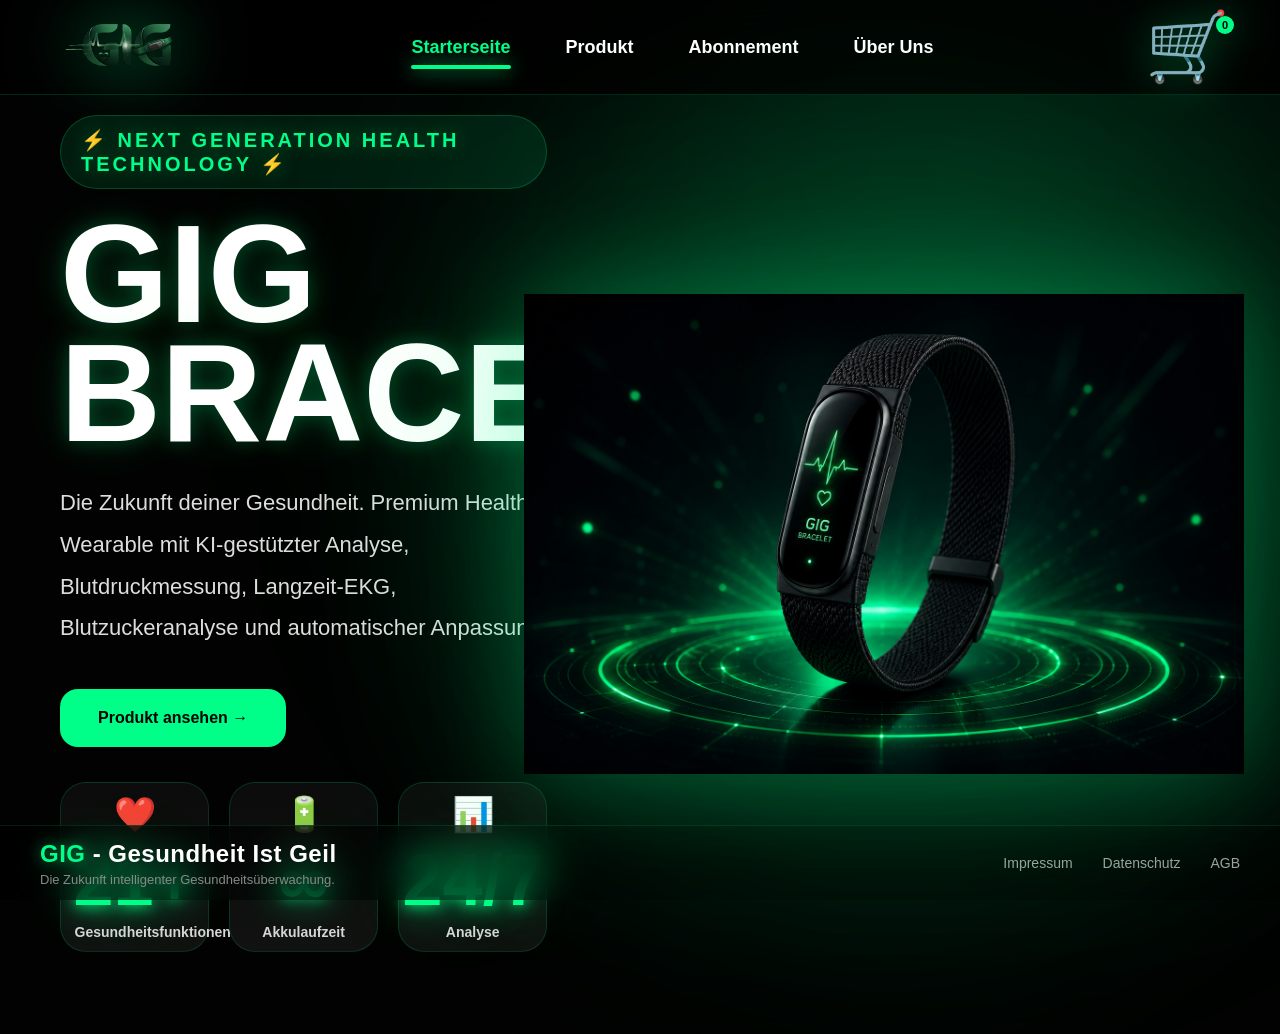
==== index.html @ 0790fa63 "Update index.html" ====
<!DOCTYPE html>
<html lang="de">

<head>

<meta charset="UTF-8">
<meta name="viewport" content="width=device-width, initial-scale=1.0">

<title>GIG Bracelet</title>

<link rel="stylesheet" href="style.css">

</head>

<body>

<div class="background-glow"></div>

<header>

<nav class="navbar">

<div class="logo">

<img src="logo.png" alt="GIG Logo">

</div>

<ul class="nav-links">

<li><a href="index.html" class="active">Starterseite</a></li>

<li><a href="produkt.html">Produkt</a></li>

<li><a href="abonnement.html">Abonnement</a></li>

<li><a href="ueber-uns.html">Über Uns</a></li>

</ul>

<div class="nav-actions">

<a href="#" class="cart">

🛒

<span class="cart-badge">
0
</span>

</a>

</div>

</nav>

</header>

<main>

<section class="hero">

<div class="hero-left">

<div class="hero-tag">

⚡ NEXT GENERATION HEALTH TECHNOLOGY ⚡

</div>

<h1>

GIG<br>
BRACELET

</h1>

<p>

Die Zukunft deiner Gesundheit.

Premium Health Wearable mit
KI-gestützter Analyse,
Blutdruckmessung,
Langzeit-EKG,
Blutzuckeranalyse und
automatischer Anpassung.

</p>

<div class="hero-buttons">

<a href="#" class="btn-primary">

Produkt ansehen →

</a>

</div>

<div class="stats">

<div class="stat-card">

<div class="stat-icon">

❤️

</div>

<div class="stat-number">

21+

</div>

<div class="stat-text">

Gesundheitsfunktionen

</div>

</div>

<div class="stat-card">

<div class="stat-icon">

🔋

</div>

<div class="stat-number">

∞

</div>

<div class="stat-text">

Akkulaufzeit

</div>

</div>

<div class="stat-card">

<div class="stat-icon">

📊

</div>

<div class="stat-number">

24/7

</div>

<div class="stat-text">

Analyse

</div>

</div>

</div>

</div>

<div class="hero-right">

<div class="bracelet-glow"></div>

<img
src="bracelet.png"
alt="GIG Bracelet"
class="bracelet-image">

</div>

</section>
<!-- HERO ENDE -->

</main>

<footer>

<div class="footer-container">

<div class="footer-left">

<h3>

<span>GIG</span>
- Gesundheit Ist Geil

</h3>

<p>

Die Zukunft intelligenter Gesundheitsüberwachung.

</p>

</div>

<div class="footer-right">

<a href="impressum.html">

Impressum

</a>

<a href="datenschutz.html">

Datenschutz

</a>

<a href="agb.html">

AGB

</a>

</div>

</div>

</footer>

</body>

</html>
---- style.css ----
/* ==========================================
   GIG BRACELET - MEGA VERSION
   CSS PART 1
========================================== */

*{
margin:0;
padding:0;
box-sizing:border-box;
font-family:'Segoe UI',sans-serif;
}

html{
scroll-behavior:smooth;
}

body{

background:#020202;
color:white;

height:100vh;

overflow:hidden;
}

/* ==========================
   BACKGROUND
========================== */

.background-glow{

position:fixed;

top:-250px;
right:-250px;

width:1200px;
height:1200px;

background:
radial-gradient(
circle,
rgba(0,255,136,.20),
transparent 70%
);

filter:blur(120px);

z-index:-2;
}

/* ==========================
   NAVBAR
========================== */

.navbar{

height:95px;

display:flex;

justify-content:space-between;

align-items:center;

padding:0 50px;

background:
rgba(0,0,0,.82);

backdrop-filter:blur(20px);

border-bottom:
1px solid rgba(0,255,136,.15);
}

/* ==========================
   LOGO
========================== */

.logo img{

height:150px;

filter:
drop-shadow(
0 0 35px rgba(0,255,136,.55)
);

transition:.3s;
}

.logo img:hover{

transform:scale(1.04);
}

/* ==========================
   MENU
========================== */

.nav-links{

display:flex;

list-style:none;

gap:55px;
}

.nav-links a{

text-decoration:none;

color:white;

font-size:18px;

font-weight:700;

transition:.3s;
}

.nav-links a:hover{

color:#00ff88;
}

.active{

color:#00ff88 !important;

position:relative;
}

.active::after{

content:"";

position:absolute;

left:0;
bottom:-12px;

width:100%;
height:4px;

background:#00ff88;

border-radius:50px;

box-shadow:
0 0 20px #00ff88;
}

/* ==========================
   CART
========================== */

.cart{

position:relative;

font-size:68px;

text-decoration:none;

color:white;

filter:
drop-shadow(
0 0 20px rgba(0,255,136,.5)
);
}

.cart-badge{

position:absolute;

top:8px;
right:-4px;

width:18px;
height:18px;

border-radius:50%;

background:#00ff88;

color:black;

font-size:11px;

display:flex;

align-items:center;

justify-content:center;

font-weight:900;
}

/* ==========================
   HERO
========================== */

.hero{

height:calc(100vh - 95px);

display:grid;

grid-template-columns:
42% 58%;

align-items:center;

padding:
20px 60px 80px;
}

/* ==========================
   LEFT SIDE
========================== */

.hero-left{

max-width:750px;
}

.hero-tag{

display:inline-block;

padding:
12px 20px;

background:
rgba(0,255,136,.10);

border:
1px solid rgba(0,255,136,.20);

border-radius:50px;

font-size:20px;

font-weight:900;

letter-spacing:3px;

color:#00ff88;

margin-bottom:25px;

text-shadow:
0 0 20px rgba(0,255,136,.4);
}

.hero-left h1{

font-size:140px;

font-weight:900;

line-height:.85;

margin-bottom:30px;

text-shadow:
0 0 25px rgba(0,255,136,.25),
0 0 60px rgba(0,255,136,.15);
}

.hero-left p{

font-size:22px;

line-height:1.9;

color:#dddddd;

margin-bottom:40px;
}

/* ==========================
   BUTTON
========================== */

.hero-buttons{

display:flex;

gap:20px;

margin-bottom:35px;
}

.btn-primary{

padding:
20px 38px;

background:#00ff88;

color:black;

font-weight:900;

border-radius:18px;

text-decoration:none;

transition:.3s;
}

.btn-primary:hover{

transform:translateY(-4px);

box-shadow:
0 0 35px rgba(0,255,136,.55);
}
/* ==========================================
   STATS CARDS
========================================== */

.stats{

display:flex;

gap:20px;
}

.stat-card{

width:170px;
height:170px;

background:
linear-gradient(
180deg,
rgba(12,12,12,.95),
rgba(18,18,18,.98)
);

border:
1px solid rgba(0,255,136,.15);

border-radius:26px;

display:flex;
flex-direction:column;

justify-content:center;
align-items:center;

transition:.3s;
}

.stat-card:hover{

transform:
translateY(-10px);

border-color:#00ff88;

box-shadow:
0 0 35px rgba(0,255,136,.25);
}

/* SYMBOL */

.stat-icon{

font-size:34px;

margin-bottom:10px;
}

/* ZAHLEN */

.stat-number{

font-size:72px;

font-weight:900;

line-height:1;

color:#00ff88;

margin-bottom:8px;

text-shadow:
0 0 15px #00ff88,
0 0 35px rgba(0,255,136,.7),
0 0 70px rgba(0,255,136,.35);
}

.stat-text{

font-size:14px;

font-weight:600;

color:#d5d5d5;

text-align:center;

max-width:120px;
}

/* ==========================================
   HERO RIGHT
========================================== */

.hero-right{

position:relative;

display:flex;

justify-content:center;
align-items:center;

height:100%;
}

/* ==========================================
   BRACELET GLOW
========================================== */

.bracelet-glow{

position:absolute;

width:1000px;
height:1000px;

background:
radial-gradient(
circle,
rgba(0,255,136,.22),
rgba(0,255,136,.08),
transparent 70%
);

filter:blur(120px);

z-index:1;
}

/* ==========================================
   BRACELET IMAGE
========================================== */

.bracelet-image{

position:relative;

z-index:2;

width:720px;

max-width:none;

filter:
drop-shadow(
0 0 50px rgba(0,255,136,.25)
)
drop-shadow(
0 0 120px rgba(0,255,136,.15)
);

animation:
braceletFloat 6s ease-in-out infinite;
}

@keyframes braceletFloat{

0%{
transform:translateY(0);
}

50%{
transform:translateY(-12px);
}

100%{
transform:translateY(0);
}

}

/* ==========================================
   FADE ANIMATION
========================================== */

.hero-left{

animation:
fadeLeft 1s ease;
}

.hero-right{

animation:
fadeRight 1s ease;
}

@keyframes fadeLeft{

from{

opacity:0;

transform:
translateX(-60px);
}

to{

opacity:1;

transform:
translateX(0);
}

}

@keyframes fadeRight{

from{

opacity:0;

transform:
translateX(60px);
}

to{

opacity:1;

transform:
translateX(0);
}

}
/* ==========================================
   FOOTER
========================================== */

footer{

position:absolute;

bottom:0;
left:0;

width:100%;

height:75px;

display:flex;
align-items:center;

padding:0 40px;

border-top:
1px solid rgba(0,255,136,.12);

background:
rgba(0,0,0,.55);

backdrop-filter:
blur(20px);
}

.footer-container{

width:100%;

display:flex;

justify-content:space-between;

align-items:center;
}

/* LEFT */

.footer-left h3{

font-size:24px;

font-weight:900;

letter-spacing:.5px;
}

.footer-left span{

color:#00ff88;

text-shadow:
0 0 15px rgba(0,255,136,.6);
}

.footer-left p{

font-size:13px;

margin-top:4px;

color:#888;
}

/* RIGHT */

.footer-right{

display:flex;

gap:30px;
}

.footer-right a{

text-decoration:none;

font-size:14px;

color:#a0a0a0;

transition:.3s;
}

.footer-right a:hover{

color:#00ff88;
}

/* ==========================================
   PREMIUM GLOW EFFECTS
========================================== */

.logo img{

animation:
logoPulse 4s ease-in-out infinite;
}

@keyframes logoPulse{

0%{
filter:
drop-shadow(
0 0 25px rgba(0,255,136,.35)
);
}

50%{
filter:
drop-shadow(
0 0 45px rgba(0,255,136,.8)
);
}

100%{
filter:
drop-shadow(
0 0 25px rgba(0,255,136,.35)
);
}

}

.hero-left h1{

text-shadow:
0 0 20px rgba(0,255,136,.25),
0 0 50px rgba(0,255,136,.15),
0 0 120px rgba(0,255,136,.08);
}

/* ==========================================
   LARGE SCREENS
========================================== */

@media(min-width:1800px){

.hero-left h1{

font-size:170px;
}

.hero-left p{

font-size:28px;
}

.bracelet-image{

width:900px;
}

.logo img{

height:180px;
}

.stat-card{

width:190px;
height:190px;
}

}

/* ==========================================
   TABLET
========================================== */

@media(max-width:1200px){

body{
overflow:auto;
}

.hero{

grid-template-columns:1fr;

height:auto;

padding-top:120px;
}

.hero-left{

text-align:center;

max-width:100%;
}

.hero-buttons{

justify-content:center;
}

.stats{

justify-content:center;

flex-wrap:wrap;
}

.hero-right{

margin-top:40px;
}

.bracelet-image{

width:600px;

max-width:100%;
}

footer{

position:relative;

height:auto;

padding:25px;
}

.footer-container{

flex-direction:column;

gap:15px;

text-align:center;
}

}

/* ==========================================
   MOBILE
========================================== */

@media(max-width:768px){

.navbar{

padding:0 20px;
}

.logo img{

height:90px;
}

.nav-links{

display:none;
}

.cart{

font-size:48px;
}

.hero{

padding:120px 20px 40px;
}

.hero-left h1{

font-size:72px;
}

.hero-left p{

font-size:18px;
}

.hero-tag{

font-size:14px;
}

.hero-buttons{

justify-content:center;
}

.stats{

flex-direction:column;

align-items:center;
}

.stat-card{

width:100%;
max-width:280px;
}

.bracelet-image{

width:100%;
max-width:450px;
}

.footer-right{

flex-direction:column;

gap:10px;
}

}

/* ==========================================
   SMALL PHONES
========================================== */

@media(max-width:500px){

.hero-left h1{

font-size:50px;
}

.hero-left p{

font-size:16px;
}

.hero-tag{

font-size:12px;

letter-spacing:2px;
}

.logo img{

height:70px;
}

}

/* ==========================================
   SCROLLBAR
========================================== */

::-webkit-scrollbar{

width:10px;
}

::-webkit-scrollbar-track{

background:#050505;
}

::-webkit-scrollbar-thumb{

background:#00ff88;

border-radius:50px;
}

/* ==========================================
   FINAL TOUCH
========================================== */

img{
user-select:none;
}

a{
transition:.3s;
}

body::after{

content:"";

position:fixed;

top:0;
left:0;

width:100%;
height:100%;

pointer-events:none;

background:
radial-gradient(
circle at 80% 20%,
rgba(0,255,136,.03),
transparent 40%
);

z-index:-1;
}

/* ==========================================
   LEGAL PAGES
========================================== */

.legal-page{

max-width:1100px;

margin:120px auto;

padding:40px;
}

.legal-page h1{

font-size:60px;

margin-bottom:40px;

color:#00ff88;
}

.legal-box{

background:#0b0b0b;

padding:40px;

border-radius:30px;

border:
1px solid rgba(0,255,136,.15);
}

.legal-box h2{

color:#00ff88;

margin-top:30px;
margin-bottom:15px;
}

.legal-box p{

line-height:1.8;

color:#d0d0d0;
}

/* ==========================================
   LEGAL PAGES
========================================== */

.legal-body{

height:auto !important;

overflow-y:auto !important;

overflow-x:hidden;
}

.legal-page{

max-width:1100px;

margin:120px auto;

padding:40px;

padding-bottom:150px;
}

.legal-box{

background:#0b0b0b;

border:1px solid rgba(0,255,136,.15);

border-radius:30px;

padding:50px;
}

.legal-box h2{

margin-top:30px;

margin-bottom:15px;

color:#00ff88;
}

.legal-box p{

line-height:2;

font-size:18px;

color:#d0d0d0;
}

.legal-body footer{

position:relative;

margin-top:80px;
}

/* ==========================================
   LEGAL PAGES NO GLOW
========================================== */

body.legal-body .background-glow{

display:none;
}
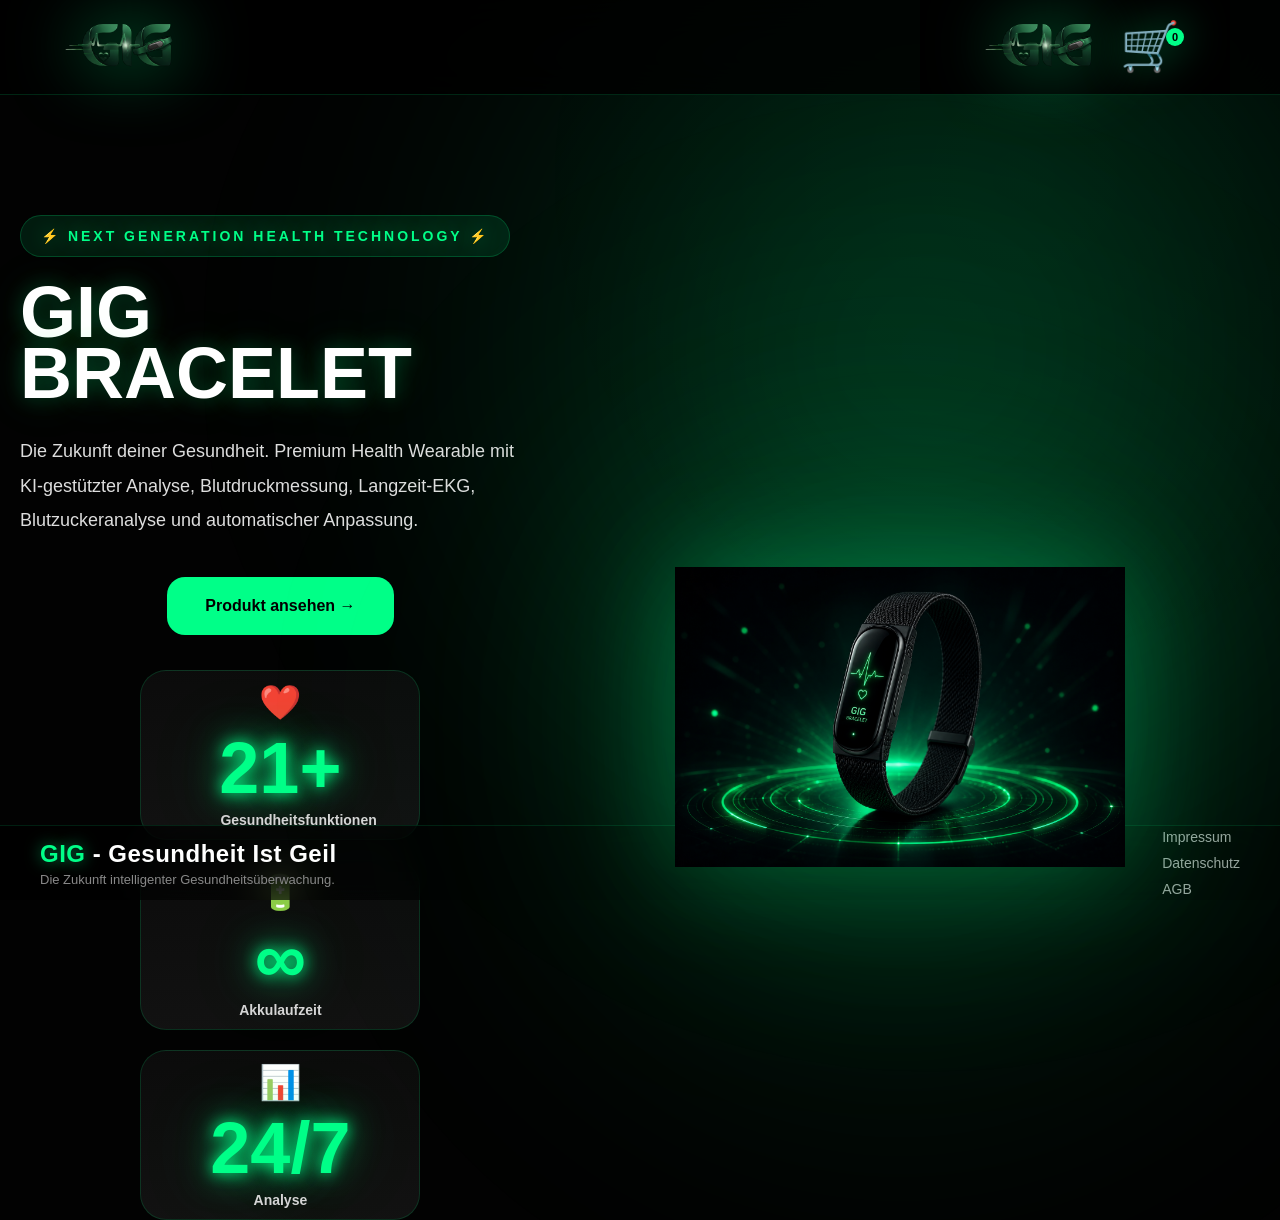
==== commit 5592af97: "Update index.html" ====
--- a/index.html
+++ b/index.html
@@ -26,28 +26,34 @@
 
 </div>
 
+<div class="menu-toggle" onclick="toggleMenu()">
+☰
+</div>
+  
+<nav class="navbar">
+
+<div class="menu-toggle" onclick="toggleMenu()">
+☰
+</div>
+
+<div class="logo">
+<img src="logo.png" alt="GIG Logo">
+</div>
+
 <ul class="nav-links">
 
-<li><a href="index.html" class="active">Starterseite</a></li>
-
+<li><a href="index.html" class="active">Startseite</a></li>
 <li><a href="produkt.html">Produkt</a></li>
-
 <li><a href="abonnement.html">Abonnement</a></li>
-
 <li><a href="ueber-uns.html">Über Uns</a></li>
 
 </ul>
 
 <div class="nav-actions">
 
-<a href="#" class="cart">
-
+<a href="#" class="cart" onclick="showCartMessage(); return false;">
 🛒
-
-<span class="cart-badge">
-0
-</span>
-
+<span class="cart-badge">0</span>
 </a>
 
 </div>
@@ -90,7 +96,7 @@
 
 <div class="hero-buttons">
 
-<a href="#" class="btn-primary">
+<a href="produkt.html" class="btn-primary">
 
 Produkt ansehen →
 
@@ -233,6 +239,27 @@
 
 </footer>
 
+<script>
+
+function showCartMessage(){
+
+alert(
+"🛒 Dein Warenkorb ist leer.\n\nProdukte und Bestellungen werden in Kürze verfügbar sein."
+);
+
+}
+
+function toggleMenu(){
+
+document
+.querySelector(".nav-links")
+.classList
+.toggle("mobile-active");
+
+}
+
+</script>
+  
 </body>
 
 </html>
--- a/style.css
+++ b/style.css
@@ -794,16 +794,27 @@
    MOBILE
 ========================================== */
 
-@media(max-width:768px){
+@media (max-width:768px){
 
 .navbar{
-
-padding:0 20px;
+    display:flex;
+    justify-content:space-between;
+    align-items:center;
+
+    flex-direction:row; /* WICHTIG */
+
+    padding:15px 20px;
+}
+
+.menu-toggle{
+    display:block;
+    font-size:32px;
 }
 
 .logo img{
-
-height:90px;
+    width:80px;
+}
+
 }
 
 .nav-links{
@@ -1073,3 +1084,1683 @@
 
 display:none;
 }
+
+/* ==========================================
+   ABONNEMENT
+========================================== */
+
+.subscription-grid{
+
+display:grid;
+
+grid-template-columns:
+repeat(3,1fr);
+
+gap:30px;
+
+margin-top:50px;
+}
+
+.subscription-card{
+
+background:#0b0b0b;
+
+padding:40px;
+
+border-radius:30px;
+
+border:
+1px solid rgba(0,255,136,.15);
+}
+
+.featured{
+
+border:
+2px solid #00ff88;
+
+box-shadow:
+0 0 30px rgba(0,255,136,.15);
+}
+
+.subscription-card h2{
+
+margin-bottom:20px;
+
+color:#00ff88;
+}
+
+.price{
+
+font-size:48px;
+
+font-weight:900;
+
+margin-bottom:25px;
+}
+
+.price span{
+
+font-size:18px;
+
+color:#999;
+}
+
+.subscription-card ul{
+
+list-style:none;
+
+line-height:2;
+}
+
+.coming-soon{
+
+width:100%;
+
+margin-top:30px;
+
+padding:15px;
+
+border:none;
+
+border-radius:15px;
+
+background:#666;
+
+color:white;
+
+font-weight:700;
+
+cursor:not-allowed;
+}
+
+.comparison-table{
+
+width:100%;
+
+border-collapse:collapse;
+}
+
+.comparison-table th,
+.comparison-table td{
+
+padding:18px;
+
+border:
+1px solid rgba(0,255,136,.15);
+
+text-align:center;
+}
+
+.comparison-table th{
+
+color:#00ff88;
+}
+
+/* ==========================================
+   PRODUCT V2
+========================================== */
+
+.product-page{
+
+max-width:1600px;
+
+margin:0 auto;
+
+padding:40px;
+}
+
+/* ==========================================
+   HERO
+========================================== */
+
+.product-hero-v2{
+
+display:grid;
+
+grid-template-columns:1fr 1fr;
+
+gap:80px;
+
+align-items:center;
+
+margin-top:60px;
+
+margin-bottom:100px;
+}
+
+.product-label{
+
+display:inline-block;
+
+padding:12px 20px;
+
+border-radius:30px;
+
+background:
+rgba(0,255,136,.10);
+
+border:
+1px solid rgba(0,255,136,.20);
+
+color:#00ff88;
+
+font-weight:800;
+
+letter-spacing:2px;
+}
+
+.product-left-v2 h1{
+
+font-size:120px;
+
+font-weight:900;
+
+line-height:.9;
+
+margin:25px 0;
+}
+
+.product-subtitle{
+
+font-size:22px;
+
+line-height:1.8;
+
+color:#d0d0d0;
+}
+
+.rating-box{
+
+margin-top:25px;
+
+font-size:26px;
+
+color:#00ff88;
+}
+
+.rating-box span{
+
+font-size:18px;
+
+margin-left:10px;
+
+color:#cfcfcf;
+}
+
+.price-box{
+
+font-size:72px;
+
+font-weight:900;
+
+margin-top:30px;
+
+color:#00ff88;
+
+text-shadow:
+0 0 15px rgba(0,255,136,.3);
+}
+
+/* ==========================================
+   PRODUCT IMAGE
+========================================== */
+
+.product-right-v2{
+
+display:flex;
+
+justify-content:center;
+align-items:center;
+}
+
+.product-right-v2 img{
+
+width:700px;
+
+max-width:100%;
+
+filter:
+drop-shadow(
+0 0 50px rgba(0,255,136,.25)
+);
+}
+
+/* ==========================================
+   CONFIGURATOR
+========================================== */
+
+.configurator-v2{
+
+margin-top:60px;
+
+margin-bottom:80px;
+}
+
+.configurator-v2 h2{
+
+font-size:52px;
+
+margin-bottom:15px;
+}
+
+.configurator-v2 p{
+
+color:#bdbdbd;
+
+margin-bottom:35px;
+}
+
+.config-grid-v2{
+
+display:grid;
+
+grid-template-columns:1fr 1fr;
+
+gap:30px;
+}
+
+.config-box{
+
+background:#0b0b0b;
+
+padding:35px;
+
+border-radius:25px;
+
+border:
+1px solid rgba(0,255,136,.15);
+}
+
+.config-box h3{
+
+margin-bottom:20px;
+
+font-size:24px;
+}
+
+.config-box select{
+
+width:100%;
+
+padding:18px;
+
+border:none;
+
+outline:none;
+
+border-radius:15px;
+
+background:#151515;
+
+color:white;
+
+font-size:16px;
+}
+
+.config-box input{
+
+width:100%;
+
+margin-top:15px;
+
+padding:18px;
+
+border:none;
+
+outline:none;
+
+border-radius:15px;
+
+background:#151515;
+
+color:white;
+
+font-size:16px;
+}
+
+/* ==========================================
+   MATERIALS
+========================================== */
+
+.materials-section{
+
+margin-top:90px;
+
+margin-bottom:90px;
+}
+
+.materials-section h2{
+
+font-size:52px;
+
+margin-bottom:40px;
+}
+
+.material-grid{
+
+display:grid;
+
+grid-template-columns:
+repeat(4,1fr);
+
+gap:25px;
+}
+
+.material-card{
+
+background:#0b0b0b;
+
+padding:35px;
+
+border-radius:25px;
+
+border:
+1px solid rgba(0,255,136,.15);
+
+transition:.3s;
+}
+
+.material-card:hover{
+
+transform:
+translateY(-8px);
+
+border-color:#00ff88;
+
+box-shadow:
+0 0 25px rgba(0,255,136,.15);
+}
+
+.material-card h3{
+
+margin-bottom:20px;
+
+color:#00ff88;
+}
+
+.material-card p{
+
+line-height:1.8;
+
+color:#d0d0d0;
+
+margin-bottom:20px;
+}
+
+.material-card span{
+
+color:#9f9f9f;
+
+font-size:14px;
+}
+
+/* ==========================================
+   SUMMARY
+========================================== */
+
+.summary-section{
+
+margin-bottom:100px;
+}
+
+.summary-card{
+
+max-width:700px;
+
+margin:auto;
+
+background:#0b0b0b;
+
+padding:45px;
+
+border-radius:30px;
+
+border:
+1px solid rgba(0,255,136,.15);
+}
+
+.summary-card h2{
+
+margin-bottom:30px;
+
+text-align:center;
+}
+
+.summary-row{
+
+display:flex;
+
+justify-content:space-between;
+
+padding:15px 0;
+
+border-bottom:
+1px solid rgba(255,255,255,.06);
+}
+
+.summary-price{
+
+text-align:center;
+
+font-size:64px;
+
+font-weight:900;
+
+color:#00ff88;
+
+margin-top:35px;
+}
+
+.coming-note{
+
+margin-top:20px;
+
+text-align:center;
+
+color:#8d8d8d;
+}
+
+/* ==========================================
+   BUTTON
+========================================== */
+
+.coming-soon{
+
+background:#5d5d5d;
+
+color:white;
+
+border:none;
+
+border-radius:16px;
+
+padding:18px 28px;
+
+font-size:18px;
+
+font-weight:700;
+
+cursor:not-allowed;
+}
+
+.coming-soon.large{
+
+width:100%;
+
+margin-top:30px;
+
+padding:22px;
+}
+
+/* ==========================================
+   FUNCTIONS
+========================================== */
+
+.functions-intro{
+
+text-align:center;
+
+margin-bottom:60px;
+}
+
+.functions-intro h2{
+
+font-size:58px;
+
+margin-bottom:15px;
+}
+
+.functions-intro p{
+
+font-size:20px;
+
+color:#bdbdbd;
+}
+
+.feature-grid{
+
+display:grid;
+
+grid-template-columns:
+repeat(3,1fr);
+
+gap:25px;
+}
+
+.feature-card{
+
+background:#0b0b0b;
+
+padding:35px;
+
+border-radius:25px;
+
+border:
+1px solid rgba(0,255,136,.15);
+}
+
+.feature-card h3{
+
+margin-bottom:20px;
+
+color:#00ff88;
+}
+
+.feature-card ul{
+
+list-style:none;
+
+line-height:2;
+}
+
+.feature-card p{
+
+line-height:1.8;
+
+color:#d0d0d0;
+}
+
+/* ==========================================
+   SECTIONS
+========================================== */
+
+.special-users,
+.technology-section,
+.functions-grid-section{
+
+margin-bottom:100px;
+}
+
+.special-users h2,
+.technology-section h2{
+
+font-size:52px;
+
+margin-bottom:35px;
+}
+
+/* ==========================================
+   RESPONSIVE
+========================================== */
+
+@media(max-width:1200px){
+
+.product-hero-v2{
+
+grid-template-columns:1fr;
+}
+
+.config-grid-v2{
+
+grid-template-columns:1fr;
+}
+
+.material-grid{
+
+grid-template-columns:
+repeat(2,1fr);
+}
+
+.feature-grid{
+
+grid-template-columns:
+repeat(2,1fr);
+}
+
+}
+
+@media(max-width:768px){
+
+.product-left-v2 h1{
+
+font-size:70px;
+}
+
+.price-box{
+
+font-size:48px;
+}
+
+.material-grid{
+
+grid-template-columns:1fr;
+}
+
+.feature-grid{
+
+grid-template-columns:1fr;
+}
+
+.functions-intro h2,
+.materials-section h2,
+.special-users h2,
+.technology-section h2{
+
+font-size:36px;
+}
+
+.summary-price{
+
+font-size:46px;
+}
+
+}
+
+/* ==========================================
+   ABONNEMENT V2
+========================================== */
+
+.subscription-page{
+
+max-width:1600px;
+
+margin:0 auto;
+
+padding:40px;
+}
+
+/* ==========================================
+   HERO
+========================================== */
+
+.subscription-hero{
+
+text-align:center;
+
+padding:60px 0 80px;
+}
+
+.subscription-label{
+
+display:inline-block;
+
+padding:10px 18px;
+
+border-radius:999px;
+
+background:
+rgba(0,255,136,.10);
+
+border:
+1px solid rgba(0,255,136,.20);
+
+color:#00ff88;
+
+font-weight:800;
+
+letter-spacing:2px;
+}
+
+.subscription-hero h1{
+
+font-size:90px;
+
+font-weight:900;
+
+margin:25px 0;
+}
+
+.subscription-hero p{
+
+max-width:900px;
+
+margin:auto;
+
+font-size:22px;
+
+line-height:1.8;
+
+color:#cfcfcf;
+}
+
+/* ==========================================
+   PLANS
+========================================== */
+
+.plans-grid{
+
+display:grid;
+
+grid-template-columns:
+repeat(3,1fr);
+
+gap:30px;
+
+margin-top:50px;
+}
+
+.plan-card{
+
+background:#0b0b0b;
+
+padding:40px;
+
+border-radius:30px;
+
+border:1px solid rgba(0,255,136,.15);
+
+display:flex;
+
+flex-direction:column;
+
+justify-content:flex-start;
+
+min-height:720px;
+
+position:relative;
+
+transition:.3s;
+}
+
+.plan-card:hover{
+
+transform:
+translateY(-8px);
+
+border-color:#00ff88;
+}
+
+.featured-plan{
+
+border:
+2px solid #00ff88;
+
+box-shadow:
+0 0 30px rgba(0,255,136,.15);
+}
+
+.recommended-badge{
+
+position:absolute;
+
+top:-15px;
+
+left:50%;
+
+transform:
+translateX(-50%);
+
+background:#00ff88;
+
+color:#000;
+
+padding:8px 18px;
+
+font-size:12px;
+
+font-weight:900;
+
+border-radius:999px;
+
+letter-spacing:1px;
+}
+
+.plan-card h3{
+
+font-size:30px;
+
+margin-bottom:20px;
+
+color:#00ff88;
+}
+
+.plan-price{
+
+font-size:72px;
+
+font-weight:900;
+
+margin-top:20px;
+
+margin-bottom:10px;
+}
+
+.plan-price span{
+
+font-size:18px;
+
+color:#999;
+}
+
+.year-price{
+
+margin-top:12px;
+
+font-size:18px;
+
+color:#d0d0d0;
+}
+
+.save-text{
+
+margin-top:6px;
+
+color:#00ff88;
+
+font-weight:700;
+}
+
+.plan-desc{
+
+margin:25px 0;
+
+color:#bdbdbd;
+}
+
+.plan-card ul{
+
+list-style:none;
+
+line-height:2.2;
+
+margin-top:25px;
+
+flex-grow:1;
+}
+
+list-style:none;
+
+line-height:2.1;
+}
+
+/* ==========================================
+   BUTTONS
+========================================== */
+
+.coming-soon{
+
+width:100%;
+
+margin-top:25px;
+
+padding:18px;
+
+border:none;
+
+border-radius:15px;
+
+background:#666;
+
+color:white;
+
+font-weight:800;
+
+font-size:16px;
+
+cursor:not-allowed;
+}
+
+/* ==========================================
+   COMPARISON TABLE
+========================================== */
+
+.comparison-section{
+
+margin-top:120px;
+
+margin-bottom:120px;
+}
+
+.comparison-section h2{
+
+font-size:56px;
+
+text-align:center;
+
+margin-bottom:40px;
+}
+
+.comparison-wrapper{
+
+overflow-x:auto;
+}
+
+.comparison-table{
+
+width:100%;
+
+border-collapse:collapse;
+
+background:#0b0b0b;
+
+border-radius:25px;
+
+overflow:hidden;
+}
+
+.comparison-table th{
+
+padding:25px;
+
+background:#111;
+
+color:#00ff88;
+
+font-size:18px;
+}
+
+.comparison-table td{
+
+padding:20px;
+
+text-align:center;
+
+border-top:
+1px solid rgba(255,255,255,.08);
+}
+
+.comparison-table tr:hover{
+
+background:
+rgba(255,255,255,.02);
+}
+
+/* ==========================================
+   PREMIUM SECTION
+========================================== */
+
+.premium-highlight{
+
+margin-bottom:120px;
+}
+
+.premium-highlight h2{
+
+font-size:56px;
+
+text-align:center;
+
+margin-bottom:25px;
+}
+
+.premium-highlight > p{
+
+max-width:900px;
+
+margin:0 auto 50px auto;
+
+text-align:center;
+
+font-size:20px;
+
+line-height:1.8;
+
+color:#cfcfcf;
+}
+
+/* ==========================================
+   FAQ
+========================================== */
+
+.faq-section{
+
+margin-bottom:120px;
+}
+
+.faq-section h2{
+
+font-size:56px;
+
+text-align:center;
+
+margin-bottom:50px;
+}
+
+.faq-grid{
+
+display:grid;
+
+grid-template-columns:
+repeat(3,1fr);
+
+gap:25px;
+}
+
+/* ==========================================
+   FINAL CTA
+========================================== */
+
+.final-subscription-section{
+
+margin-bottom:100px;
+}
+
+.final-subscription-section .summary-card{
+
+max-width:900px;
+
+text-align:center;
+}
+
+.final-subscription-section p{
+
+margin-top:20px;
+
+line-height:1.8;
+
+color:#cfcfcf;
+}
+
+/* ==========================================
+   RESPONSIVE
+========================================== */
+
+@media(max-width:1200px){
+
+.plans-grid{
+
+grid-template-columns:1fr;
+}
+
+.faq-grid{
+
+grid-template-columns:1fr;
+}
+
+.subscription-hero h1{
+
+font-size:70px;
+}
+
+}
+
+@media(max-width:768px){
+
+.subscription-page{
+
+padding:20px;
+}
+
+.subscription-hero h1{
+
+font-size:48px;
+}
+
+.subscription-hero p{
+
+font-size:18px;
+}
+
+.plan-price{
+
+font-size:48px;
+}
+
+.comparison-section h2,
+.premium-highlight h2,
+.faq-section h2{
+
+font-size:38px;
+}
+
+}
+
+/* ===================================
+   RESPONSIVE DESIGN - GIG BRACELET
+=================================== */
+
+/* Große Monitore */
+
+@media (min-width: 1600px) {
+
+    .container,
+    .hero,
+    .section-container {
+        max-width: 1500px;
+        margin: 0 auto;
+    }
+
+    h1 {
+        font-size: 6rem;
+    }
+
+    h2 {
+        font-size: 3.5rem;
+    }
+}
+
+/* Laptop */
+
+@media (max-width: 1200px) {
+
+    .hero {
+        gap: 60px;
+    }
+
+    .hero-image img {
+        max-width: 500px;
+        width: 100%;
+    }
+
+    .material-grid,
+    .functions-grid,
+    .plans-grid {
+        grid-template-columns: repeat(2, 1fr);
+    }
+}
+
+/* iPad */
+
+@media (max-width: 1024px) {
+
+    .hero {
+        flex-direction: column;
+        text-align: center;
+        gap: 50px;
+    }
+
+    .hero-content {
+        width: 100%;
+    }
+
+    .hero-image {
+        width: 100%;
+    }
+
+    .hero-image img {
+        width: 100%;
+        max-width: 550px;
+    }
+
+    .configurator {
+        grid-template-columns: 1fr;
+    }
+
+    .material-grid,
+    .functions-grid,
+    .plans-grid,
+    .feature-grid {
+        grid-template-columns: repeat(2, 1fr);
+    }
+
+    .comparison-table {
+        overflow-x: auto;
+    }
+}
+
+/* Smartphones */
+
+@media (max-width: 768px) {
+
+    body {
+        overflow-x: hidden;
+    }
+
+    section {
+        padding: 70px 20px;
+    }
+
+.navbar {
+    display: flex;
+    justify-content: space-between;
+    align-items: center;
+    padding: 15px 20px;
+    position: relative;
+}
+
+.menu-toggle {
+    display: block;
+    font-size: 32px;
+    color: #00ff88;
+    cursor: pointer;
+    order: 1;
+}
+
+.logo {
+    order: 2;
+    position: absolute;
+    left: 50%;
+    transform: translateX(-50%);
+}
+
+.logo img {
+    width: 80px;
+    height: auto;
+}
+
+.nav-actions {
+    order: 3;
+}
+
+.nav-links {
+    display: none;
+    position: absolute;
+    top: 100%;
+    left: 0;
+    width: 100%;
+    background: #050505;
+    flex-direction: column;
+    text-align: center;
+    padding: 20px 0;
+    z-index: 999;
+}
+
+.nav-links.mobile-active {
+    display: flex;
+}
+
+    .logo img {
+        width: 90px;
+    }
+
+    .hero h1 {
+        font-size: 3.5rem;
+        line-height: 1;
+    }
+
+    .hero p {
+        font-size: 1rem;
+        line-height: 1.7;
+    }
+
+    .price {
+        font-size: 3rem;
+    }
+
+    .hero-image img {
+        max-width: 100%;
+    }
+
+    .material-grid,
+    .functions-grid,
+    .plans-grid,
+    .feature-grid,
+    .benefits-grid,
+    .faq-grid {
+        grid-template-columns: 1fr;
+    }
+
+    .material-card,
+    .function-card,
+    .plan-card,
+    .faq-card {
+        width: 100%;
+    }
+
+    .comparison-table {
+        overflow-x: auto;
+        border-radius: 15px;
+    }
+
+    .comparison-table table {
+        min-width: 750px;
+    }
+
+    .configurator {
+        grid-template-columns: 1fr;
+    }
+
+    input,
+    select,
+    textarea,
+    button {
+        width: 100%;
+    }
+
+    .footer {
+        flex-direction: column;
+        text-align: center;
+        gap: 20px;
+    }
+
+    .footer-links {
+        justify-content: center;
+        flex-wrap: wrap;
+    }
+}
+
+/* Kleine iPhones */
+
+@media (max-width: 480px) {
+
+    .hero h1 {
+        font-size: 2.8rem;
+    }
+
+    .section-title {
+        font-size: 2rem;
+    }
+
+    .price {
+        font-size: 2.5rem;
+    }
+
+    .card,
+    .material-card,
+    .plan-card,
+    .function-card,
+    .faq-card {
+        padding: 20px;
+    }
+
+    .btn,
+    button {
+        width: 100%;
+    }
+
+    .navbar {
+        gap: 12px;
+    }
+
+    .nav-links {
+        gap: 10px;
+        font-size: 0.9rem;
+    }
+}
+
+/* ==========================================
+   MOBILE OPTIMIERUNG GIG BRACELET
+========================================== */
+
+@media screen and (max-width: 768px) {
+
+    body{
+        overflow-x:hidden;
+    }
+
+    section{
+        padding:60px 20px;
+    }
+
+    /* NAVIGATION */
+
+    .navbar{
+        flex-direction:column;
+        gap:15px;
+        padding:15px 20px;
+    }
+
+    .nav-links{
+        display:flex;
+        flex-wrap:wrap;
+        justify-content:center;
+        gap:15px;
+    }
+
+    .nav-links a{
+        font-size:14px;
+    }
+
+    .logo img{
+        width:90px;
+        height:auto;
+    }
+
+    /* HERO */
+
+    .hero{
+        flex-direction:column;
+        text-align:center;
+        gap:40px;
+    }
+
+    .hero-content{
+        width:100%;
+    }
+
+    .hero-image{
+        width:100%;
+    }
+
+    .hero-image img{
+        width:100%;
+        max-width:350px;
+        margin:auto;
+        display:block;
+    }
+
+    .hero h1{
+        font-size:3rem;
+        line-height:1;
+    }
+
+    .hero p{
+        font-size:1rem;
+        line-height:1.7;
+    }
+
+    /* BUTTONS */
+
+    .btn,
+    button{
+        width:100%;
+        max-width:350px;
+        margin:auto;
+        display:block;
+    }
+
+    /* PREIS */
+
+    .price{
+        font-size:2.7rem;
+    }
+
+    /* PRODUKT KONFIGURATOR */
+
+    .configurator,
+    .config-grid{
+        display:grid;
+        grid-template-columns:1fr;
+        gap:20px;
+    }
+
+    select,
+    input{
+        width:100%;
+    }
+
+    /* KARTEN */
+
+    .plans-grid,
+    .material-grid,
+    .functions-grid,
+    .feature-grid,
+    .benefits-grid,
+    .faq-grid,
+    .cards-grid{
+        display:grid;
+        grid-template-columns:1fr;
+        gap:20px;
+    }
+
+    .plan-card,
+    .material-card,
+    .function-card,
+    .faq-card,
+    .feature-card{
+        width:100%;
+    }
+
+    /* ABO KARTEN */
+
+    .plan-card{
+        max-width:420px;
+        margin:auto;
+    }
+
+    /* TABELLEN */
+
+    .comparison-table{
+        overflow-x:auto;
+        -webkit-overflow-scrolling:touch;
+    }
+
+    .comparison-table table{
+        min-width:700px;
+    }
+
+    /* MATERIALIEN */
+
+    .material-card{
+        text-align:left;
+    }
+
+    /* FOOTER */
+
+    footer{
+        flex-direction:column;
+        text-align:center;
+        gap:15px;
+        padding:20px;
+    }
+
+    .footer-links{
+        justify-content:center;
+        flex-wrap:wrap;
+        gap:10px;
+    }
+
+    /* WARENKORB */
+
+    .cart{
+        font-size:28px;
+    }
+
+    .cart-badge{
+        width:18px;
+        height:18px;
+        font-size:10px;
+    }
+
+}
+
+/* ==========================================
+   KLEINE HANDYS
+========================================== */
+
+@media screen and (max-width: 480px){
+
+    .hero h1{
+        font-size:2.3rem;
+    }
+
+    h2{
+        font-size:2rem;
+    }
+
+    .price{
+        font-size:2.2rem;
+    }
+
+    .plan-card,
+    .material-card,
+    .function-card,
+    .faq-card{
+        padding:20px;
+    }
+
+    .nav-links{
+        gap:10px;
+    }
+
+    .nav-links a{
+        font-size:13px;
+    }
+
+    .logo img{
+        width:75px;
+    }
+}
+
+.plans-grid{
+
+display:grid;
+
+grid-template-columns:
+repeat(auto-fit,minmax(320px,1fr));
+
+gap:30px;
+}
+
+img{
+
+max-width:100%;
+height:auto;
+}
+
+.container{
+
+width:100%;
+max-width:1400px;
+
+margin:auto;
+
+padding:0 20px;
+}
+
+/* =========================
+   MOBILE MENU
+========================= */
+
+.menu-toggle{
+
+display:none;
+
+font-size:32px;
+
+cursor:pointer;
+
+color:#00ff88;
+}
+
+@media(max-width:768px){
+
+.menu-toggle{
+
+display:block;
+}
+
+.nav-links{
+
+display:none;
+
+width:100%;
+
+flex-direction:column;
+
+text-align:center;
+
+gap:15px;
+
+margin-top:20px;
+}
+
+.nav-links.mobile-active{
+
+display:flex;
+}
+
+}
+@media (max-width:768px){
+
+.navbar{
+    display:flex !important;
+    justify-content:space-between !important;
+    align-items:center !important;
+    flex-direction:row !important;
+}
+
+.menu-toggle{
+    display:block !important;
+    order:1;
+    font-size:32px;
+}
+
+.logo{
+    order:2;
+}
+
+.logo img{
+    width:80px;
+    height:auto;
+}
+
+.nav-actions{
+    order:3;
+}
+
+.cart{
+    font-size:36px !important;
+}
+
+}
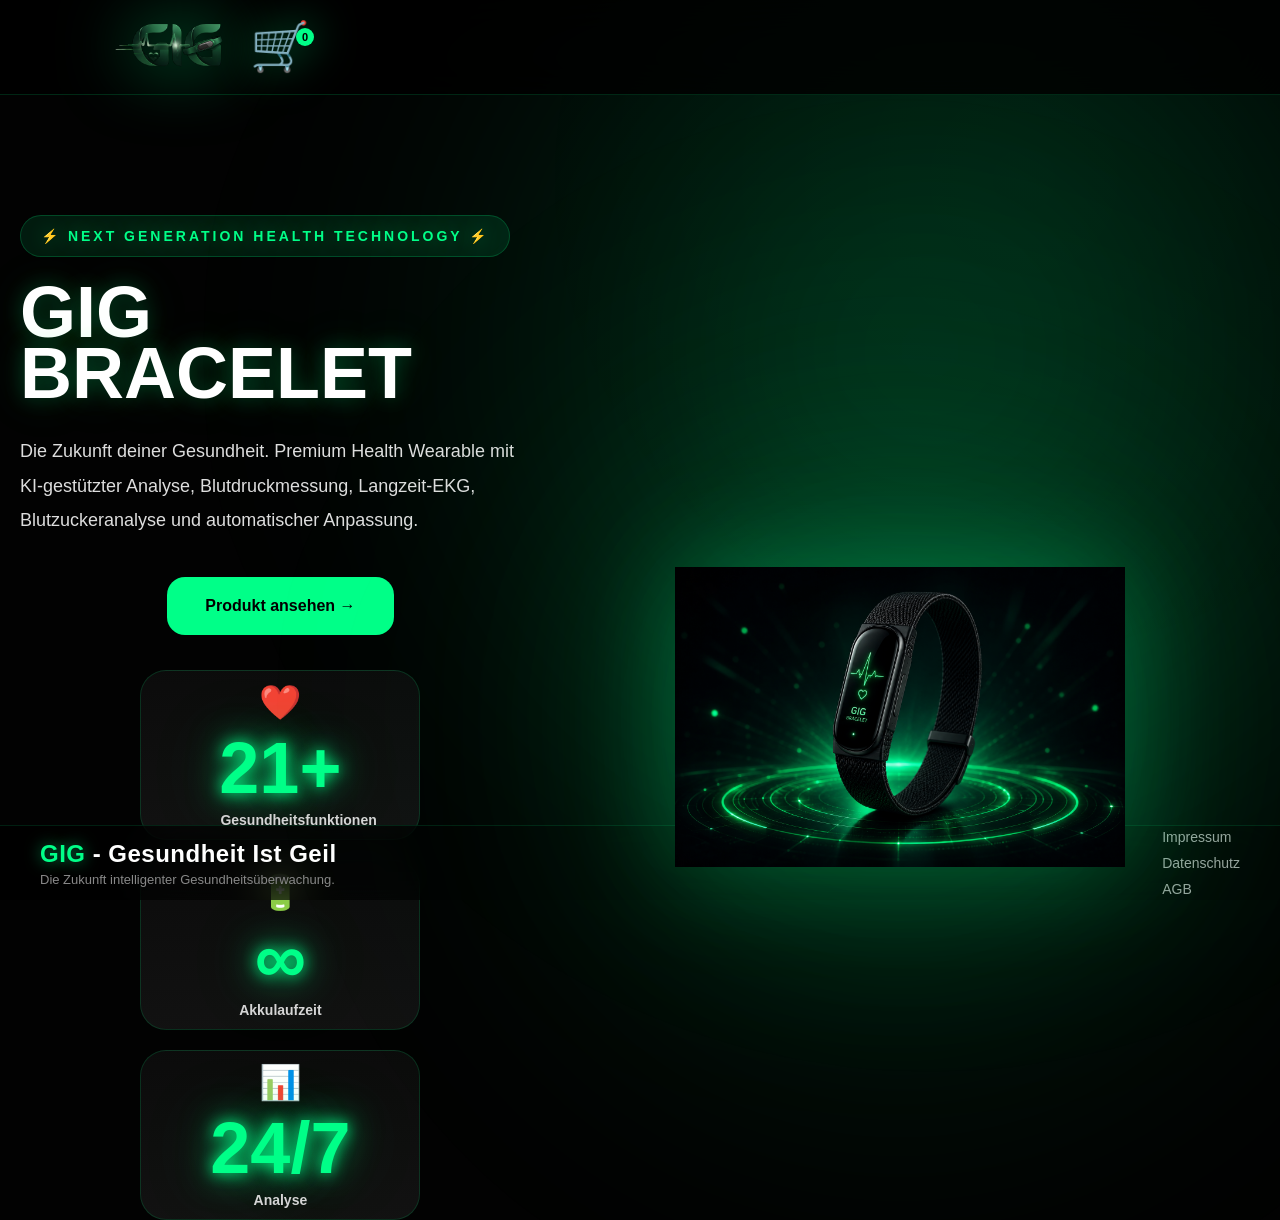
==== commit 8897350f: "Update index.html" ====
--- a/index.html
+++ b/index.html
@@ -19,16 +19,6 @@
 <header>
 
 <nav class="navbar">
-
-<div class="logo">
-
-<img src="logo.png" alt="GIG Logo">
-
-</div>
-
-<div class="menu-toggle" onclick="toggleMenu()">
-☰
-</div>
   
 <nav class="navbar">
 
--- a/style.css
+++ b/style.css
@@ -2764,3 +2764,24 @@
 }
 
 }
+@media (max-width:768px){
+
+.navbar{
+    display:flex;
+    justify-content:space-between;
+    align-items:center;
+}
+
+.menu-toggle{
+    order:1;
+}
+
+.logo{
+    order:2;
+}
+
+.nav-actions{
+    order:3;
+}
+
+}
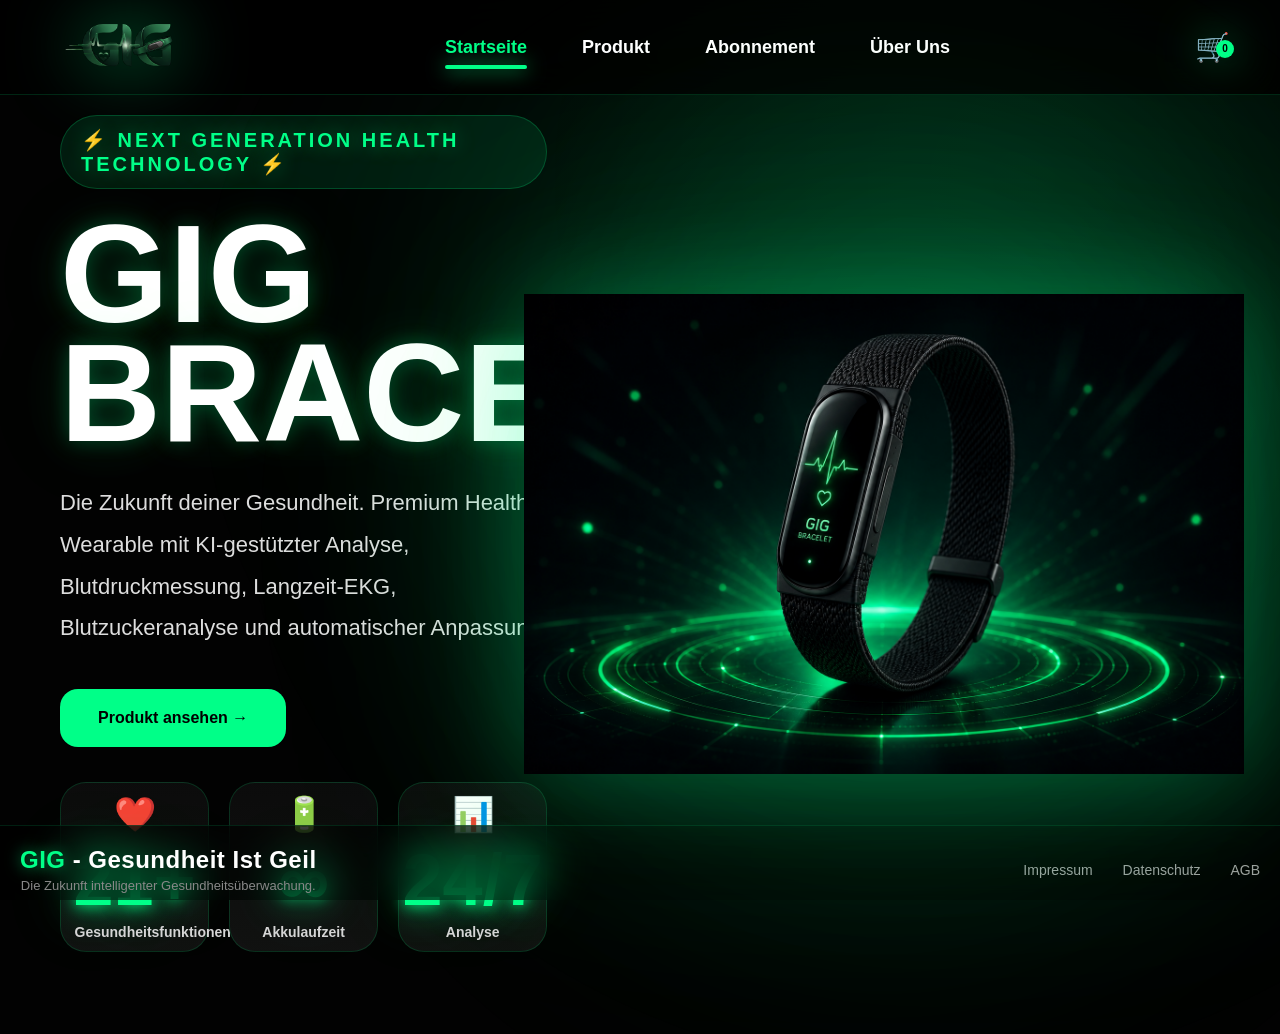
==== commit dc515591: "Update index.html" ====
--- a/index.html
+++ b/index.html
@@ -18,8 +18,6 @@
 
 <header>
 
-<nav class="navbar">
-  
 <nav class="navbar">
 
 <div class="menu-toggle" onclick="toggleMenu()">
--- a/style.css
+++ b/style.css
@@ -815,8 +815,6 @@
     width:80px;
 }
 
-}
-
 .nav-links{
 
 display:none;
@@ -2318,8 +2316,12 @@
     height: auto;
 }
 
-.nav-actions {
-    order: 3;
+.nav-actions{
+    margin-left:auto;
+}
+
+.cart{
+    font-size:36px;
 }
 
 .nav-links {
@@ -2452,73 +2454,6 @@
    MOBILE OPTIMIERUNG GIG BRACELET
 ========================================== */
 
-@media screen and (max-width: 768px) {
-
-    body{
-        overflow-x:hidden;
-    }
-
-    section{
-        padding:60px 20px;
-    }
-
-    /* NAVIGATION */
-
-    .navbar{
-        flex-direction:column;
-        gap:15px;
-        padding:15px 20px;
-    }
-
-    .nav-links{
-        display:flex;
-        flex-wrap:wrap;
-        justify-content:center;
-        gap:15px;
-    }
-
-    .nav-links a{
-        font-size:14px;
-    }
-
-    .logo img{
-        width:90px;
-        height:auto;
-    }
-
-    /* HERO */
-
-    .hero{
-        flex-direction:column;
-        text-align:center;
-        gap:40px;
-    }
-
-    .hero-content{
-        width:100%;
-    }
-
-    .hero-image{
-        width:100%;
-    }
-
-    .hero-image img{
-        width:100%;
-        max-width:350px;
-        margin:auto;
-        display:block;
-    }
-
-    .hero h1{
-        font-size:3rem;
-        line-height:1;
-    }
-
-    .hero p{
-        font-size:1rem;
-        line-height:1.7;
-    }
-
     /* BUTTONS */
 
     .btn,
@@ -2702,86 +2637,3 @@
 
 color:#00ff88;
 }
-
-@media(max-width:768px){
-
-.menu-toggle{
-
-display:block;
-}
-
-.nav-links{
-
-display:none;
-
-width:100%;
-
-flex-direction:column;
-
-text-align:center;
-
-gap:15px;
-
-margin-top:20px;
-}
-
-.nav-links.mobile-active{
-
-display:flex;
-}
-
-}
-@media (max-width:768px){
-
-.navbar{
-    display:flex !important;
-    justify-content:space-between !important;
-    align-items:center !important;
-    flex-direction:row !important;
-}
-
-.menu-toggle{
-    display:block !important;
-    order:1;
-    font-size:32px;
-}
-
-.logo{
-    order:2;
-}
-
-.logo img{
-    width:80px;
-    height:auto;
-}
-
-.nav-actions{
-    order:3;
-}
-
-.cart{
-    font-size:36px !important;
-}
-
-}
-@media (max-width:768px){
-
-.navbar{
-    display:flex;
-    justify-content:space-between;
-    align-items:center;
-}
-
-.menu-toggle{
-    order:1;
-}
-
-.logo{
-    order:2;
-}
-
-.nav-actions{
-    order:3;
-}
-
-}
